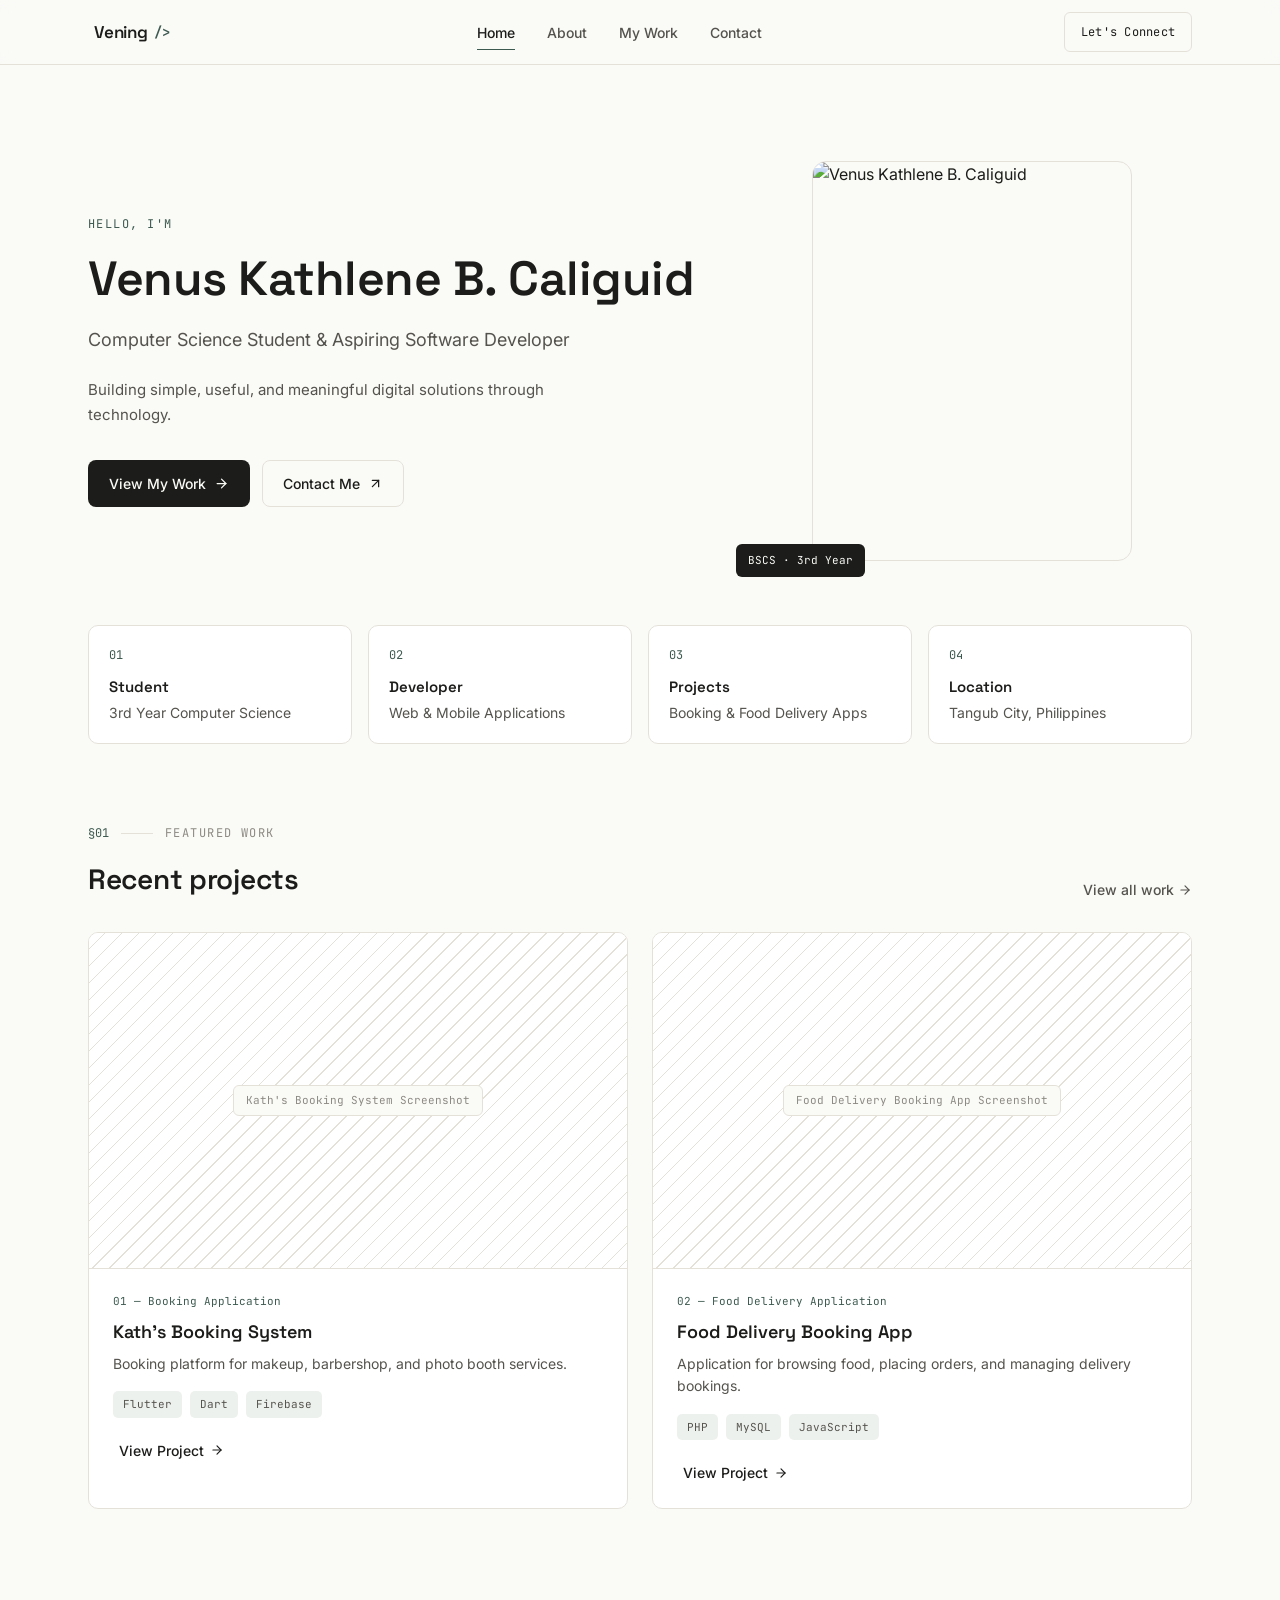
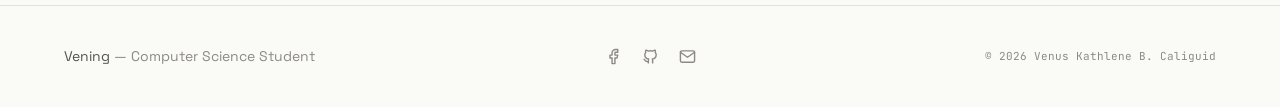
==== index.html @ 763d1053 "Add files via upload" ====
<!DOCTYPE html>
<html lang="en">
<head>
<meta charset="UTF-8" />
<meta name="viewport" content="width=device-width, initial-scale=1.0" />
<title>Vening — Venus Kathlene B. Caliguid</title>
<meta name="description" content="Portfolio of Venus Kathlene B. Caliguid (Vening), Computer Science student and aspiring software developer." />
<link rel="stylesheet" href="style.css" />
</head>
<body>

<!-- NAVBAR -->
<header class="navbar">
  <div class="container navbar-inner">
    <button class="logo" onclick="location.href='index.html'">Vening <span>/&gt;</span></button>

    <nav class="nav-links">
      <a href="index.html" class="nav-link active">Home</a>
      <a href="about.html" class="nav-link">About</a>
      <a href="work.html" class="nav-link">My Work</a>
      <a href="contact.html" class="nav-link">Contact</a>
    </nav>

    <a href="contact.html" class="connect-btn font-mono">Let's Connect</a>

    <button class="nav-toggle" aria-label="Toggle menu" aria-expanded="false">
      <svg class="icon-menu" viewBox="0 0 24 24" fill="none" stroke="currentColor" stroke-width="2" stroke-linecap="round"><line x1="3" y1="12" x2="21" y2="12"/><line x1="3" y1="6" x2="21" y2="6"/><line x1="3" y1="18" x2="21" y2="18"/></svg>
      <svg class="icon-close" viewBox="0 0 24 24" fill="none" stroke="currentColor" stroke-width="2" stroke-linecap="round" style="display:none"><line x1="18" y1="6" x2="6" y2="18"/><line x1="6" y1="6" x2="18" y2="18"/></svg>
    </button>
  </div>
  <div class="mobile-menu">
    <a href="index.html" class="nav-link active">Home</a>
    <a href="about.html" class="nav-link">About</a>
    <a href="work.html" class="nav-link">My Work</a>
    <a href="contact.html" class="nav-link">Contact</a>
    <a href="contact.html" class="connect-btn font-mono">Let's Connect</a>
  </div>
</header>

<main>
  <!-- HERO -->
  <section class="hero">
    <div class="container hero-grid">
      <div>
        <div class="hero-eyebrow fade">Hello, I'm</div>
        <h1 class="font-display fade fade-1">Venus Kathlene B. Caliguid</h1>
        <p class="hero-role fade fade-2">Computer Science Student &amp; Aspiring Software Developer</p>
        <p class="hero-desc fade fade-3">Building simple, useful, and meaningful digital solutions through technology.</p>
        <div class="hero-actions fade fade-4">
          <a href="work.html" class="btn btn-primary">
            View My Work
            <svg viewBox="0 0 24 24" fill="none" stroke="currentColor" stroke-width="2" stroke-linecap="round"><line x1="5" y1="12" x2="19" y2="12"/><polyline points="12 5 19 12 12 19"/></svg>
          </a>
          <a href="contact.html" class="btn btn-secondary">
            Contact Me
            <svg viewBox="0 0 24 24" fill="none" stroke="currentColor" stroke-width="2" stroke-linecap="round"><line x1="7" y1="17" x2="17" y2="7"/><polyline points="7 7 17 7 17 17"/></svg>
          </a>
        </div>
      </div>

      <div class="hero-photo-wrap fade fade-2">
        <div class="hero-photo">
          <img src="assets/profile-photo.png" alt="Venus Kathlene B. Caliguid" />
        </div>
        <div class="hero-badge font-mono">BSCS · 3rd Year</div>
      </div>
    </div>
  </section>

  <!-- QUICK INFO CARDS -->
  <section class="container">
    <div class="info-grid">
      <div class="info-card fade">
        <div class="idx font-mono">01</div>
        <h3 class="font-display">Student</h3>
        <p>3rd Year Computer Science</p>
      </div>
      <div class="info-card fade fade-1">
        <div class="idx font-mono">02</div>
        <h3 class="font-display">Developer</h3>
        <p>Web &amp; Mobile Applications</p>
      </div>
      <div class="info-card fade fade-2">
        <div class="idx font-mono">03</div>
        <h3 class="font-display">Projects</h3>
        <p>Booking &amp; Food Delivery Apps</p>
      </div>
      <div class="info-card fade fade-3">
        <div class="idx font-mono">04</div>
        <h3 class="font-display">Location</h3>
        <p>Tangub City, Philippines</p>
      </div>
    </div>
  </section>

  <!-- FEATURED WORK -->
  <section class="container">
    <div class="eyebrow">
      <span class="idx">§01</span><span class="rule"></span><span class="label">Featured Work</span>
    </div>
    <div class="section-head">
      <h2 class="font-display">Recent projects</h2>
      <a href="work.html" class="section-link">
        View all work
        <svg viewBox="0 0 24 24" fill="none" stroke="currentColor" stroke-width="2" stroke-linecap="round"><line x1="5" y1="12" x2="19" y2="12"/><polyline points="12 5 19 12 12 19"/></svg>
      </a>
    </div>

    <div class="project-grid">
      <!-- Project 1 -->
      <div class="project-card fade">
        <div class="placeholder ratio-16-10"><span>Kath's Booking System Screenshot</span></div>
        <div class="project-card-body">
          <div class="project-cat font-mono">01 — Booking Application</div>
          <h3 class="font-display">Kath's Booking System</h3>
          <p>Booking platform for makeup, barbershop, and photo booth services.</p>
          <div class="badge-row">
            <span class="badge">Flutter</span>
            <span class="badge">Dart</span>
            <span class="badge">Firebase</span>
          </div>
          <button class="view-link" data-open-project="kaths-booking">
            View Project
            <svg viewBox="0 0 24 24" fill="none" stroke="currentColor" stroke-width="2" stroke-linecap="round"><line x1="5" y1="12" x2="19" y2="12"/><polyline points="12 5 19 12 12 19"/></svg>
          </button>
        </div>
      </div>

      <!-- Project 2 -->
      <div class="project-card fade fade-1">
        <div class="placeholder ratio-16-10"><span>Food Delivery Booking App Screenshot</span></div>
        <div class="project-card-body">
          <div class="project-cat font-mono">02 — Food Delivery Application</div>
          <h3 class="font-display">Food Delivery Booking App</h3>
          <p>Application for browsing food, placing orders, and managing delivery bookings.</p>
          <div class="badge-row">
            <span class="badge">PHP</span>
            <span class="badge">MySQL</span>
            <span class="badge">JavaScript</span>
          </div>
          <button class="view-link" data-open-project="food-delivery">
            View Project
            <svg viewBox="0 0 24 24" fill="none" stroke="currentColor" stroke-width="2" stroke-linecap="round"><line x1="5" y1="12" x2="19" y2="12"/><polyline points="12 5 19 12 12 19"/></svg>
          </button>
        </div>
      </div>
    </div>
  </section>
</main>

<!-- FOOTER -->
<footer class="site-footer">
  <div class="container footer-inner">
    <a href="index.html" class="footer-name font-display">Vening <span>— Computer Science Student</span></a>
    <div class="footer-socials">
      <a href="https://www.facebook.com/venuskathlene.bagocaliguid" target="_blank" rel="noopener" aria-label="Facebook"><svg viewBox="0 0 24 24" fill="none" stroke="currentColor" stroke-width="2" stroke-linecap="round" stroke-linejoin="round"><path d="M18 2h-3a5 5 0 0 0-5 5v3H7v4h3v8h4v-8h3l1-4h-4V7a1 1 0 0 1 1-1h3z"/></svg></a>
      <a href="https://github.com/venuskathlene" target="_blank" rel="noopener" aria-label="GitHub"><svg viewBox="0 0 24 24" fill="none" stroke="currentColor" stroke-width="2" stroke-linecap="round" stroke-linejoin="round"><path d="M9 19c-4.3 1.4-4.3-2.5-6-3m12 5v-3.5c0-1 .1-1.4-.5-2 2.8-.3 5.5-1.4 5.5-6a4.6 4.6 0 0 0-1.3-3.2 4.2 4.2 0 0 0-.1-3.2s-1.1-.3-3.5 1.3a12.3 12.3 0 0 0-6.2 0C6.5 2.8 5.4 3.1 5.4 3.1a4.2 4.2 0 0 0-.1 3.2A4.6 4.6 0 0 0 4 9.5c0 4.6 2.7 5.7 5.5 6-.6.6-.6 1.2-.5 2V21"/></svg></a>
      <a href="mailto:venuskathlenecaliguid@gmail.com" aria-label="Email"><svg viewBox="0 0 24 24" fill="none" stroke="currentColor" stroke-width="2" stroke-linecap="round" stroke-linejoin="round"><rect x="2" y="4" width="20" height="16" rx="2"/><path d="m22 6-10 7L2 6"/></svg></a>
    </div>
    <span class="footer-copy">© 2026 Venus Kathlene B. Caliguid</span>
  </div>
</footer>

<!-- PROJECT MODAL -->
<div class="modal-overlay" id="project-modal">
  <div class="modal-box fade">
    <div class="modal-head">
      <span class="tag-idx font-mono" data-field="tag">Project 01</span>
      <button class="modal-close" aria-label="Close project details">
        <svg viewBox="0 0 24 24" fill="none" stroke="currentColor" stroke-width="2" stroke-linecap="round"><line x1="18" y1="6" x2="6" y2="18"/><line x1="6" y1="6" x2="18" y2="18"/></svg>
      </button>
    </div>
    <div class="modal-body">
      <div class="placeholder ratio-16-9"><span data-field="screenshot-label">Project Screenshot</span></div>
      <div class="modal-cat font-mono" data-field="category">Category</div>
      <h2 class="font-display" data-field="title">Project Title</h2>
      <p class="modal-desc" data-field="description">Description</p>
      <div class="modal-cols">
        <div>
          <h4 class="font-mono">Features</h4>
          <ul class="feature-list" data-field="features"></ul>
        </div>
        <div>
          <h4 class="font-mono">Technologies</h4>
          <div class="badge-row" data-field="tech"></div>
        </div>
      </div>
      <div class="modal-footer">
        <p class="modal-links-note font-mono">GitHub and live demo links have not been provided yet.</p>
        <span class="btn btn-secondary">
          <svg viewBox="0 0 24 24" fill="none" stroke="currentColor" stroke-width="2" stroke-linecap="round" stroke-linejoin="round"><path d="M9 19c-4.3 1.4-4.3-2.5-6-3m12 5v-3.5c0-1 .1-1.4-.5-2 2.8-.3 5.5-1.4 5.5-6a4.6 4.6 0 0 0-1.3-3.2 4.2 4.2 0 0 0-.1-3.2s-1.1-.3-3.5 1.3a12.3 12.3 0 0 0-6.2 0C6.5 2.8 5.4 3.1 5.4 3.1a4.2 4.2 0 0 0-.1 3.2A4.6 4.6 0 0 0 4 9.5c0 4.6 2.7 5.7 5.5 6-.6.6-.6 1.2-.5 2V21"/></svg>
          GitHub — coming soon
        </span>
        <span class="btn btn-secondary">
          <svg viewBox="0 0 24 24" fill="none" stroke="currentColor" stroke-width="2" stroke-linecap="round" stroke-linejoin="round"><path d="M18 13v6a2 2 0 0 1-2 2H5a2 2 0 0 1-2-2V8a2 2 0 0 1 2-2h6"/><polyline points="15 3 21 3 21 9"/><line x1="10" y1="14" x2="21" y2="3"/></svg>
          Live Demo — coming soon
        </span>
      </div>
    </div>
  </div>
</div>

<script src="script.js"></script>
</body>
</html>
---- style.css ----
@import url('https://fonts.googleapis.com/css2?family=Space+Grotesk:wght@400;500;600;700&family=Inter:wght@400;500;600&family=JetBrains+Mono:wght@400;500&display=swap');

:root {
  --bg: #FAFAF7;
  --surface: #FFFFFF;
  --ink: #1C1C1A;
  --ink-soft: #55534D;
  --ink-faint: #8C8A82;
  --line: #E4E1D9;
  --accent: #3D5A50;
  --accent-soft: #EDF1EE;
  --radius: 10px;
}

* { box-sizing: border-box; }

html { scroll-behavior: smooth; }

body {
  margin: 0;
  font-family: 'Inter', sans-serif;
  background: var(--bg);
  color: var(--ink);
  line-height: 1.5;
  -webkit-font-smoothing: antialiased;
}

::selection { background: var(--accent); color: #fff; }

a { color: inherit; text-decoration: none; }
ul { list-style: none; margin: 0; padding: 0; }
img { max-width: 100%; display: block; }
button { font-family: inherit; cursor: pointer; }

.font-display { font-family: 'Space Grotesk', sans-serif; }
.font-mono { font-family: 'JetBrains Mono', monospace; }

.container {
  max-width: 1152px;
  margin: 0 auto;
  padding: 0 24px;
}

/* ---------- Focus states ---------- */
a:focus-visible,
button:focus-visible,
input:focus-visible,
textarea:focus-visible {
  outline: 2px solid var(--accent);
  outline-offset: 2px;
}

/* ---------- Fade-up animation ---------- */
@keyframes fadeUp {
  from { opacity: 0; transform: translateY(14px); }
  to { opacity: 1; transform: translateY(0); }
}
.fade { animation: fadeUp .55s cubic-bezier(.22,.61,.36,1) both; }
.fade-1 { animation-delay: .04s; }
.fade-2 { animation-delay: .1s; }
.fade-3 { animation-delay: .16s; }
.fade-4 { animation-delay: .22s; }

@media (prefers-reduced-motion: reduce) {
  .fade { animation: none !important; }
  html { scroll-behavior: auto; }
}

/* ---------- Navbar ---------- */
.navbar {
  position: sticky;
  top: 0;
  z-index: 40;
  background: rgba(250, 250, 247, 0.85);
  backdrop-filter: blur(8px);
  border-bottom: 1px solid var(--line);
}
.navbar-inner {
  height: 64px;
  display: flex;
  align-items: center;
  justify-content: space-between;
}
.logo {
  font-family: 'Space Grotesk', sans-serif;
  font-weight: 600;
  font-size: 17px;
  letter-spacing: -0.01em;
  display: flex;
  align-items: center;
  gap: 6px;
  background: none;
  border: none;
  color: var(--ink);
}
.logo span { color: var(--accent); font-family: 'JetBrains Mono', monospace; font-size: 14px; }

.nav-links {
  display: flex;
  align-items: center;
  gap: 32px;
}
.nav-link {
  position: relative;
  font-size: 14px;
  font-weight: 500;
  color: var(--ink-soft);
  background: none;
  border: none;
  padding: 4px 0;
  transition: color .2s;
}
.nav-link::after {
  content: "";
  position: absolute;
  left: 0; right: 0; bottom: -3px;
  height: 1px;
  background: var(--accent);
  transform: scaleX(0);
  transform-origin: left;
  transition: transform .25s ease;
}
.nav-link:hover { color: var(--ink); }
.nav-link:hover::after,
.nav-link.active::after { transform: scaleX(1); }
.nav-link.active { color: var(--ink); }

.connect-btn {
  font-family: 'JetBrains Mono', monospace;
  font-size: 12px;
  letter-spacing: .02em;
  border: 1px solid var(--line);
  background: var(--bg);
  border-radius: 6px;
  padding: 10px 16px;
  color: var(--ink);
  transition: border-color .2s, color .2s;
}
.connect-btn:hover { border-color: var(--accent); color: var(--accent); }

.nav-toggle {
  display: none;
  background: none;
  border: none;
  padding: 8px;
  color: var(--ink);
}
.nav-toggle svg { width: 20px; height: 20px; }

.mobile-menu {
  display: none;
  border-top: 1px solid var(--line);
  padding: 16px 24px;
  flex-direction: column;
  gap: 4px;
  background: var(--bg);
}
.mobile-menu.open { display: flex; }
.mobile-menu .nav-link {
  text-align: left;
  padding: 10px 0;
  font-size: 15px;
}
.mobile-menu .connect-btn {
  align-self: flex-start;
  margin-top: 8px;
}

@media (max-width: 767px) {
  .nav-links, .navbar-inner .connect-btn { display: none; }
  .nav-toggle { display: block; }
}

/* ---------- Buttons ---------- */
.btn {
  display: inline-flex;
  align-items: center;
  gap: 8px;
  font-size: 14px;
  font-weight: 500;
  padding: 12px 20px;
  border-radius: 8px;
  border: 1px solid transparent;
  transition: transform .2s, border-color .2s, color .2s;
}
.btn svg { width: 15px; height: 15px; transition: transform .2s; }
.btn-primary {
  background: var(--ink);
  color: var(--bg);
}
.btn-primary:hover { transform: translateY(-2px); }
.btn-primary:hover svg { transform: translateX(2px); }
.btn-secondary {
  background: transparent;
  border-color: var(--line);
  color: var(--ink);
}
.btn-secondary:hover { border-color: var(--accent); color: var(--accent); }
.btn-secondary:hover svg { transform: translate(2px, -2px); }

/* ---------- Tags / badges ---------- */
.tag {
  font-family: 'JetBrains Mono', monospace;
  font-size: 11px;
  letter-spacing: .02em;
  color: var(--ink-soft);
  border: 1px solid var(--line);
  border-radius: 999px;
  padding: 5px 12px;
  background: var(--surface);
  display: inline-block;
}
.badge {
  font-family: 'JetBrains Mono', monospace;
  font-size: 11px;
  color: var(--ink-soft);
  background: var(--accent-soft);
  border-radius: 5px;
  padding: 5px 10px;
  display: inline-block;
}

/* ---------- Section eyebrow ---------- */
.eyebrow {
  display: flex;
  align-items: center;
  gap: 12px;
  margin-bottom: 16px;
}
.eyebrow .idx { font-family: 'JetBrains Mono', monospace; font-size: 12px; color: var(--accent); }
.eyebrow .rule { height: 1px; width: 32px; background: var(--line); }
.eyebrow .label { font-family: 'JetBrains Mono', monospace; font-size: 12px; letter-spacing: .12em; text-transform: uppercase; color: var(--ink-faint); }

/* ---------- Placeholder blocks ---------- */
.placeholder {
  width: 100%;
  border-radius: 8px;
  border: 1px solid var(--line);
  background-color: var(--surface);
  background-image: repeating-linear-gradient(135deg, transparent, transparent 11px, var(--line) 11px, var(--line) 12px);
  display: flex;
  align-items: center;
  justify-content: center;
  overflow: hidden;
  position: relative;
}
.placeholder span {
  font-family: 'JetBrains Mono', monospace;
  font-size: 11px;
  color: var(--ink-faint);
  background: var(--bg);
  border: 1px solid var(--line);
  padding: 6px 12px;
  border-radius: 6px;
}
.ratio-4-3 { aspect-ratio: 4/3; }
.ratio-16-10 { aspect-ratio: 16/10; }
.ratio-16-9 { aspect-ratio: 16/9; }
.ratio-16-11 { aspect-ratio: 16/11; }
.ratio-4-5 { aspect-ratio: 4/5; }

/* ================= HERO / HOME ================= */
.hero {
  padding: 96px 0 64px;
}
.hero-grid {
  display: grid;
  grid-template-columns: 1.4fr 1fr;
  gap: 48px;
  align-items: center;
}
.hero-eyebrow {
  font-family: 'JetBrains Mono', monospace;
  font-size: 12px;
  letter-spacing: .12em;
  text-transform: uppercase;
  color: var(--accent);
  margin-bottom: 20px;
}
.hero h1 {
  font-family: 'Space Grotesk', sans-serif;
  font-weight: 600;
  font-size: 48px;
  line-height: 1.1;
  letter-spacing: -0.01em;
  margin: 0 0 20px;
}
.hero-role {
  font-size: 18px;
  color: var(--ink-soft);
  margin: 0 0 24px;
}
.hero-desc {
  font-size: 15px;
  color: var(--ink-soft);
  line-height: 1.7;
  max-width: 480px;
  margin: 0 0 32px;
}
.hero-actions { display: flex; flex-wrap: wrap; gap: 12px; }

.hero-photo-wrap { position: relative; }
.hero-photo {
  max-width: 320px;
  margin: 0 auto;
  border-radius: 14px;
  overflow: hidden;
  border: 1px solid var(--line);
}
.hero-photo img { width: 100%; height: 100%; object-fit: cover; aspect-ratio: 4/5; }
.hero-badge {
  position: absolute;
  bottom: -16px;
  left: -16px;
  font-family: 'JetBrains Mono', monospace;
  font-size: 11px;
  background: var(--ink);
  color: var(--bg);
  padding: 8px 12px;
  border-radius: 6px;
}

@media (max-width: 767px) {
  .hero-grid { grid-template-columns: 1fr; }
  .hero { padding: 48px 0 40px; }
  .hero h1 { font-size: 34px; }
  .hero-badge { display: none; }
}

/* ---------- Info cards ---------- */
.info-grid {
  display: grid;
  grid-template-columns: repeat(4, 1fr);
  gap: 16px;
  margin-bottom: 80px;
}
.info-card {
  border: 1px solid var(--line);
  border-radius: 10px;
  padding: 20px;
  background: var(--surface);
  transition: border-color .2s;
}
.info-card:hover { border-color: var(--accent); }
.info-card .idx { font-family: 'JetBrains Mono', monospace; font-size: 12px; color: var(--accent); margin-bottom: 12px; }
.info-card h3 { font-family: 'Space Grotesk', sans-serif; font-weight: 600; font-size: 15px; margin: 0 0 4px; }
.info-card p { font-size: 14px; color: var(--ink-soft); margin: 0; }

@media (max-width: 767px) {
  .info-grid { grid-template-columns: repeat(2, 1fr); }
}

/* ---------- Section heading row ---------- */
.section-head {
  display: flex;
  align-items: flex-end;
  justify-content: space-between;
  gap: 16px;
  flex-wrap: wrap;
  margin-bottom: 32px;
}
.section-head h2 {
  font-family: 'Space Grotesk', sans-serif;
  font-weight: 600;
  font-size: 28px;
  letter-spacing: -0.01em;
  margin: 0;
}
.section-link {
  font-size: 14px;
  font-weight: 500;
  color: var(--ink-soft);
  background: none;
  border: none;
  display: inline-flex;
  align-items: center;
  gap: 4px;
}
.section-link:hover { color: var(--ink); }
.section-link svg { width: 14px; height: 14px; }

/* ---------- Featured project cards (Home) ---------- */
.project-grid {
  display: grid;
  grid-template-columns: 1fr 1fr;
  gap: 24px;
  margin-bottom: 96px;
}
.project-card {
  border: 1px solid var(--line);
  border-radius: 10px;
  overflow: hidden;
  background: var(--surface);
  transition: transform .3s, box-shadow .3s, border-color .2s;
}
.project-card:hover {
  transform: translateY(-4px);
  box-shadow: 0 10px 30px -15px rgba(0,0,0,0.15);
}
.project-card .placeholder { border-radius: 0; border-width: 0 0 1px 0; }
.project-card-body { padding: 24px; }
.project-cat { font-family: 'JetBrains Mono', monospace; font-size: 11px; color: var(--accent); margin-bottom: 8px; }
.project-card h3 { font-family: 'Space Grotesk', sans-serif; font-weight: 600; font-size: 18px; margin: 0 0 8px; }
.project-card p { font-size: 14px; color: var(--ink-soft); line-height: 1.6; margin: 0 0 16px; }
.badge-row { display: flex; flex-wrap: wrap; gap: 8px; margin-bottom: 20px; }
.view-link {
  display: inline-flex;
  align-items: center;
  gap: 6px;
  font-size: 14px;
  font-weight: 500;
  background: none;
  border: none;
  color: var(--ink);
}
.view-link svg { width: 14px; height: 14px; transition: transform .2s; }
.view-link:hover svg { transform: translateX(3px); }

@media (max-width: 767px) {
  .project-grid { grid-template-columns: 1fr; }
}

/* ================= PAGE HEADER (shared) ================= */
.page-head { padding: 56px 0 40px; }
.page-head h1 {
  font-family: 'Space Grotesk', sans-serif;
  font-weight: 600;
  font-size: 34px;
  letter-spacing: -0.01em;
  margin: 0 0 12px;
}
.page-lead {
  font-size: 15px;
  color: var(--ink-soft);
  max-width: 480px;
  margin: 0;
}

/* ================= ABOUT PAGE ================= */
.about-grid {
  display: grid;
  grid-template-columns: 1.3fr 1fr;
  gap: 56px;
  padding-bottom: 96px;
}
.about-intro {
  font-size: 15px;
  color: var(--ink-soft);
  line-height: 1.75;
  max-width: 560px;
  margin: 0 0 56px;
}
.about-grid h2 {
  font-family: 'Space Grotesk', sans-serif;
  font-weight: 600;
  font-size: 18px;
  margin: 0 0 24px;
}

.timeline {
  position: relative;
  padding-left: 24px;
  border-left: 1px solid var(--line);
  margin-bottom: 56px;
}
.timeline-item { position: relative; margin-bottom: 40px; }
.timeline-item:last-child { margin-bottom: 0; }
.timeline-dot {
  position: absolute;
  left: -29px;
  top: 4px;
  width: 10px;
  height: 10px;
  border-radius: 50%;
  background: var(--accent);
  box-shadow: 0 0 0 4px var(--bg);
}
.timeline-year { font-family: 'JetBrains Mono', monospace; font-size: 12px; color: var(--accent); margin-bottom: 4px; }
.timeline-school { font-family: 'Space Grotesk', sans-serif; font-weight: 600; font-size: 15px; }
.timeline-program { font-size: 14px; color: var(--ink-soft); }
.timeline-note { font-size: 12px; color: var(--ink-faint); margin-top: 2px; }

.goal-box {
  border: 1px solid var(--line);
  border-radius: 10px;
  padding: 24px;
  background: var(--surface);
}
.goal-box h2 { margin-bottom: 12px; }
.goal-box p { font-size: 14px; color: var(--ink-soft); line-height: 1.7; margin: 0; }

.tag-row { display: flex; flex-wrap: wrap; gap: 8px; }

.interest-list { display: flex; flex-direction: column; gap: 10px; }
.interest-list li {
  display: flex;
  align-items: flex-start;
  gap: 10px;
  font-size: 14px;
  color: var(--ink-soft);
}
.interest-dot {
  margin-top: 6px;
  width: 4px; height: 4px;
  border-radius: 50%;
  background: var(--accent);
  flex-shrink: 0;
}

.facts-box {
  border: 1px solid var(--line);
  border-radius: 10px;
  padding: 20px;
  background: var(--surface);
}
.facts-box h2 {
  font-size: 12px;
  text-transform: uppercase;
  letter-spacing: .08em;
  color: var(--ink-faint);
  margin-bottom: 12px;
}
.facts-box dl { margin: 0; }
.fact-row { display: flex; justify-content: space-between; font-size: 14px; padding: 5px 0; }
.fact-row dt { color: var(--ink-faint); }
.fact-row dd { margin: 0; }

.about-side { display: flex; flex-direction: column; gap: 48px; }

@media (max-width: 767px) {
  .about-grid { grid-template-columns: 1fr; }
}

/* ================= WORK PAGE ================= */
.work-block {
  display: grid;
  grid-template-columns: 1fr 1fr;
  gap: 40px;
  align-items: center;
  padding: 56px 0;
  border-bottom: 1px solid var(--line);
}
.work-block:last-of-type { border-bottom: none; }
.work-block.reverse .work-media { order: 2; }
.work-block.reverse .work-text { order: 1; }
.work-tag { font-family: 'JetBrains Mono', monospace; font-size: 12px; color: var(--accent); margin-bottom: 12px; }
.work-text h3 { font-family: 'Space Grotesk', sans-serif; font-weight: 600; font-size: 24px; margin: 0 0 12px; }
.work-text p { font-size: 14px; color: var(--ink-soft); line-height: 1.7; margin: 0 0 20px; }
.work-sublabel { font-family: 'JetBrains Mono', monospace; font-size: 11px; text-transform: uppercase; letter-spacing: .08em; color: var(--ink-faint); margin-bottom: 8px; }
.work-actions { display: flex; flex-wrap: wrap; gap: 12px; margin-top: 4px; }

@media (max-width: 767px) {
  .work-block, .work-block.reverse { grid-template-columns: 1fr; }
  .work-block.reverse .work-media,
  .work-block.reverse .work-text { order: initial; }
}

.stack-section { margin-top: 80px; padding-bottom: 96px; }
.stack-section h2 { font-family: 'Space Grotesk', sans-serif; font-weight: 600; font-size: 18px; margin: 0 0 24px; }
.stack-row { display: flex; flex-wrap: wrap; gap: 10px; }
.stack-chip {
  font-family: 'JetBrains Mono', monospace;
  font-size: 12px;
  color: var(--ink-soft);
  border: 1px solid var(--line);
  border-radius: 6px;
  padding: 8px 12px;
  background: var(--surface);
  transition: border-color .2s, color .2s;
}
.stack-chip:hover { border-color: var(--accent); color: var(--accent); }

/* ================= MODAL ================= */
.modal-overlay {
  position: fixed;
  inset: 0;
  background: rgba(28,28,26,0.5);
  z-index: 50;
  display: none;
  align-items: flex-start;
  justify-content: center;
  padding: 16px;
  overflow-y: auto;
}
.modal-overlay.open { display: flex; }
.modal-box {
  background: var(--bg);
  max-width: 640px;
  width: 100%;
  border-radius: 12px;
  border: 1px solid var(--line);
  margin: 32px 0;
}
.modal-head {
  display: flex;
  align-items: center;
  justify-content: space-between;
  padding: 16px 24px;
  border-bottom: 1px solid var(--line);
}
.modal-head .tag-idx { font-family: 'JetBrains Mono', monospace; font-size: 12px; color: var(--accent); }
.modal-close { background: none; border: none; padding: 6px; border-radius: 6px; color: var(--ink); }
.modal-close:hover { background: var(--accent-soft); }
.modal-close svg { width: 18px; height: 18px; }
.modal-body { padding: 24px; }
.modal-body .placeholder { margin-bottom: 24px; }
.modal-cat { font-family: 'JetBrains Mono', monospace; font-size: 11px; text-transform: uppercase; letter-spacing: .06em; color: var(--ink-faint); margin-bottom: 4px; }
.modal-body h2 { font-family: 'Space Grotesk', sans-serif; font-weight: 600; font-size: 24px; margin: 0 0 16px; }
.modal-desc { font-size: 14px; color: var(--ink-soft); line-height: 1.7; margin: 0 0 24px; }
.modal-cols { display: grid; grid-template-columns: 1fr 1fr; gap: 24px; margin-bottom: 24px; }
.modal-cols h4 { font-family: 'JetBrains Mono', monospace; font-size: 11px; text-transform: uppercase; letter-spacing: .06em; color: var(--ink-faint); margin: 0 0 8px; }
.feature-list { display: flex; flex-direction: column; gap: 6px; }
.feature-list li { display: flex; align-items: flex-start; gap: 8px; font-size: 14px; color: var(--ink-soft); }
.feature-dot { margin-top: 6px; width: 4px; height: 4px; border-radius: 50%; background: var(--accent); flex-shrink: 0; }
.modal-links-note { font-family: 'JetBrains Mono', monospace; font-size: 12px; color: var(--ink-faint); width: 100%; margin: 12px 0; }
.modal-footer { display: flex; flex-wrap: wrap; gap: 12px; padding-top: 12px; border-top: 1px solid var(--line); }

@media (max-width: 600px) {
  .modal-cols { grid-template-columns: 1fr; }
}

/* ================= CONTACT PAGE ================= */
.contact-grid {
  display: grid;
  grid-template-columns: 1fr 1.3fr;
  gap: 56px;
  padding-bottom: 64px;
}
.contact-cards { display: flex; flex-direction: column; gap: 16px; }
.contact-card {
  display: flex;
  align-items: flex-start;
  gap: 16px;
  border: 1px solid var(--line);
  border-radius: 10px;
  padding: 20px;
  background: var(--surface);
  transition: border-color .2s;
}
.contact-card:hover { border-color: var(--accent); }
.contact-icon {
  width: 36px; height: 36px;
  border-radius: 8px;
  background: var(--accent-soft);
  display: flex; align-items: center; justify-content: center;
  flex-shrink: 0;
}
.contact-icon svg { width: 16px; height: 16px; color: var(--accent); }
.contact-label { font-family: 'JetBrains Mono', monospace; font-size: 11px; text-transform: uppercase; letter-spacing: .06em; color: var(--ink-faint); margin-bottom: 4px; }
.contact-value { font-size: 14px; }
.contact-value.placeholder-text { color: var(--ink-faint); font-style: italic; }
.contact-value a {
  color: var(--ink);
  text-decoration: underline;
  text-decoration-color: var(--line);
  text-underline-offset: 3px;
  transition: color .2s, text-decoration-color .2s;
}
.contact-value a:hover {
  color: var(--accent);
  text-decoration-color: var(--accent);
}

.contact-form {
  border: 1px solid var(--line);
  border-radius: 10px;
  padding: 32px;
  background: var(--surface);
}
.form-row { display: grid; grid-template-columns: 1fr 1fr; gap: 20px; margin-bottom: 20px; }
.field { margin-bottom: 20px; }
.field label {
  display: block;
  font-family: 'JetBrains Mono', monospace;
  font-size: 11px;
  text-transform: uppercase;
  letter-spacing: .06em;
  color: var(--ink-faint);
  margin-bottom: 8px;
}
.field input, .field textarea {
  width: 100%;
  background: var(--bg);
  border: 1px solid var(--line);
  border-radius: 8px;
  padding: 12px 14px;
  font-size: 14px;
  font-family: 'Inter', sans-serif;
  color: var(--ink);
  transition: border-color .2s;
}
.field input::placeholder, .field textarea::placeholder { color: var(--ink-faint); }
.field input:focus, .field textarea:focus {
  outline: none;
  border-color: var(--accent);
  box-shadow: 0 0 0 1px var(--accent);
}
.field textarea { resize: vertical; min-height: 120px; }
.field-error { font-size: 12px; color: #C0392B; margin: 6px 0 0; }

.form-note {
  font-family: 'JetBrains Mono', monospace;
  font-size: 12px;
  color: var(--ink-faint);
  margin-top: 16px;
}
.form-status {
  border: 1px solid var(--accent);
  background: var(--accent-soft);
  border-radius: 8px;
  padding: 12px 16px;
  font-size: 13px;
  font-family: 'JetBrains Mono', monospace;
  color: var(--accent);
  margin-bottom: 24px;
  display: none;
}
.form-status.show { display: block; }

.social-row {
  display: flex;
  align-items: center;
  justify-content: center;
  gap: 32px;
  padding-top: 40px;
  margin-top: 24px;
  border-top: 1px solid var(--line);
}
.social-row a {
  display: flex;
  align-items: center;
  gap: 8px;
  font-size: 14px;
  color: var(--ink-soft);
  transition: color .2s;
}
.social-row a:hover { color: var(--accent); }
.social-row svg { width: 16px; height: 16px; }

@media (max-width: 767px) {
  .contact-grid { grid-template-columns: 1fr; }
  .form-row { grid-template-columns: 1fr; }
}

/* ================= FOOTER ================= */
.site-footer {
  border-top: 1px solid var(--line);
  margin-top: 96px;
}
.footer-inner {
  padding: 40px 0;
  display: flex;
  align-items: center;
  justify-content: space-between;
  gap: 16px;
  flex-wrap: wrap;
}
.footer-name {
  font-family: 'Space Grotesk', sans-serif;
  font-size: 14px;
  color: var(--ink-soft);
  background: none;
  border: none;
}
.footer-name span { color: var(--ink-faint); }
.footer-socials { display: flex; align-items: center; gap: 20px; }
.footer-socials a { color: var(--ink-faint); transition: color .2s; }
.footer-socials a:hover { color: var(--accent); }
.footer-socials svg { width: 17px; height: 17px; }
.footer-copy { font-family: 'JetBrains Mono', monospace; font-size: 11px; color: var(--ink-faint); }

/* Icon base */
svg { display: block; }
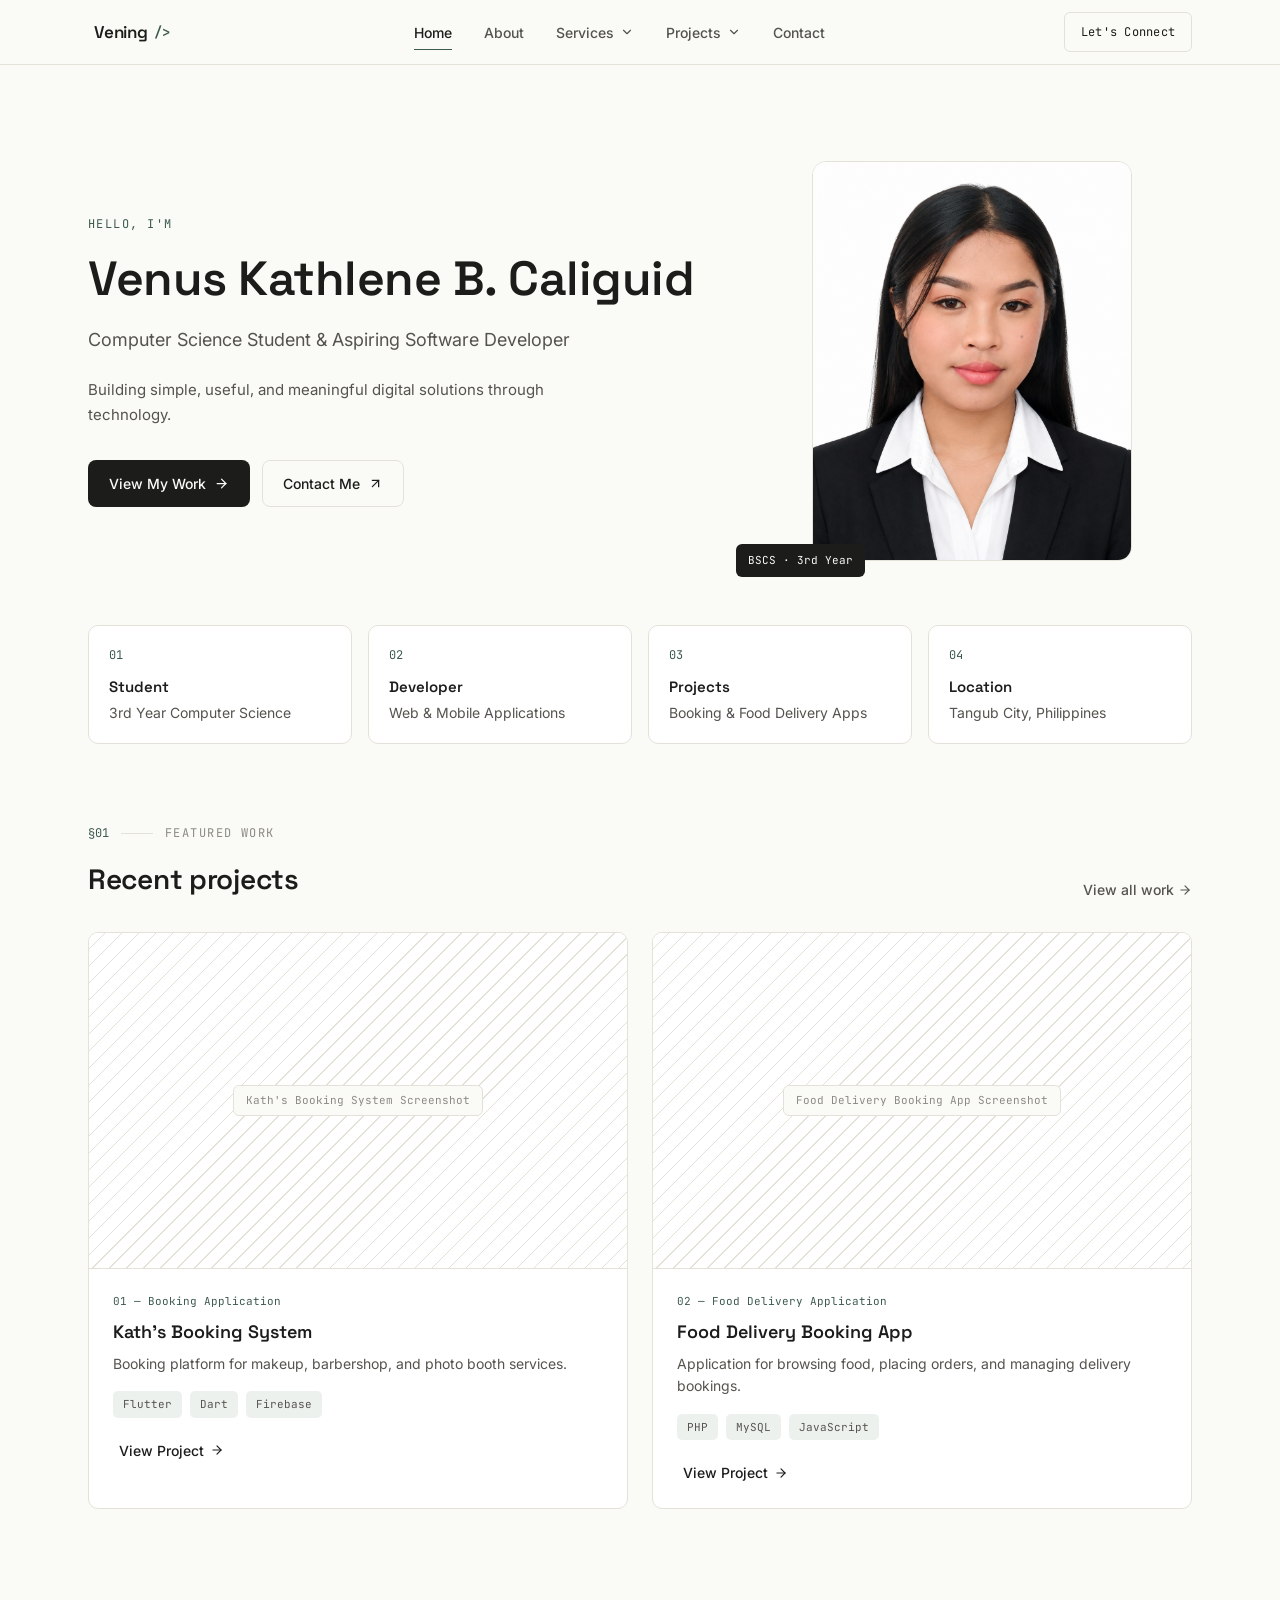
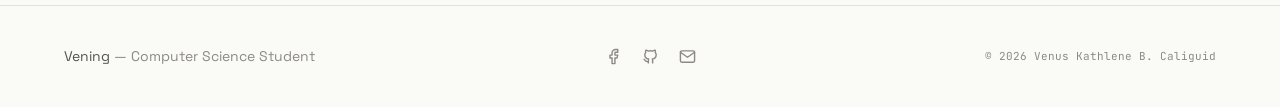
==== commit acd13fb7: "Add files via upload" ====
--- a/index.html
+++ b/index.html
@@ -17,7 +17,27 @@
     <nav class="nav-links">
       <a href="index.html" class="nav-link active">Home</a>
       <a href="about.html" class="nav-link">About</a>
-      <a href="work.html" class="nav-link">My Work</a>
+      <div class="nav-dropdown">
+        <button class="nav-link nav-dropdown-toggle" type="button" aria-expanded="false">
+          Services
+          <svg class="dropdown-caret" viewBox="0 0 24 24" fill="none" stroke="currentColor" stroke-width="2" stroke-linecap="round" stroke-linejoin="round"><path d="m6 9 6 6 6-6"/></svg>
+        </button>
+        <div class="dropdown-menu">
+          <a href="service-web-development.html" class="dropdown-item">Web Development</a>
+          <a href="service-mobile-development.html" class="dropdown-item">Mobile Development</a>
+          <a href="service-graphic-design.html" class="dropdown-item">Graphic Design</a>
+        </div>
+      </div>
+      <div class="nav-dropdown">
+        <button class="nav-link nav-dropdown-toggle" type="button" aria-expanded="false">
+          Projects
+          <svg class="dropdown-caret" viewBox="0 0 24 24" fill="none" stroke="currentColor" stroke-width="2" stroke-linecap="round" stroke-linejoin="round"><path d="m6 9 6 6 6-6"/></svg>
+        </button>
+        <div class="dropdown-menu">
+          <a href="work.html" class="dropdown-item">Web Development</a>
+          <a href="work.html" class="dropdown-item">Mobile Development</a>
+        </div>
+      </div>
       <a href="contact.html" class="nav-link">Contact</a>
     </nav>
 
@@ -31,7 +51,27 @@
   <div class="mobile-menu">
     <a href="index.html" class="nav-link active">Home</a>
     <a href="about.html" class="nav-link">About</a>
-    <a href="work.html" class="nav-link">My Work</a>
+    <div class="mobile-dropdown">
+      <button class="nav-link mobile-dropdown-toggle" type="button" aria-expanded="false">
+        Services
+        <svg class="dropdown-caret" viewBox="0 0 24 24" fill="none" stroke="currentColor" stroke-width="2" stroke-linecap="round" stroke-linejoin="round"><path d="m6 9 6 6 6-6"/></svg>
+      </button>
+      <div class="mobile-dropdown-menu">
+        <span class="dropdown-item">Web Development</span>
+        <span class="dropdown-item">Mobile Development</span>
+        <span class="dropdown-item">Graphic Design</span>
+      </div>
+    </div>
+    <div class="mobile-dropdown">
+      <button class="nav-link mobile-dropdown-toggle" type="button" aria-expanded="false">
+        Projects
+        <svg class="dropdown-caret" viewBox="0 0 24 24" fill="none" stroke="currentColor" stroke-width="2" stroke-linecap="round" stroke-linejoin="round"><path d="m6 9 6 6 6-6"/></svg>
+      </button>
+      <div class="mobile-dropdown-menu">
+        <a href="work.html" class="dropdown-item">Web Development</a>
+        <a href="work.html" class="dropdown-item">Mobile Development</a>
+      </div>
+    </div>
     <a href="contact.html" class="nav-link">Contact</a>
     <a href="contact.html" class="connect-btn font-mono">Let's Connect</a>
   </div>
--- a/style.css
+++ b/style.css
@@ -100,6 +100,9 @@
   align-items: center;
   gap: 32px;
 }
+.nav-dropdown {
+  position: relative;
+}
 .nav-link {
   position: relative;
   font-size: 14px;
@@ -109,6 +112,21 @@
   border: none;
   padding: 4px 0;
   transition: color .2s;
+}
+.nav-dropdown-toggle {
+  display: inline-flex;
+  align-items: center;
+  gap: 6px;
+  cursor: pointer;
+}
+.dropdown-caret {
+  width: 14px;
+  height: 14px;
+  transition: transform .2s ease;
+}
+.nav-dropdown.open .dropdown-caret,
+.mobile-dropdown.open .dropdown-caret {
+  transform: rotate(180deg);
 }
 .nav-link::after {
   content: "";
@@ -122,8 +140,74 @@
 }
 .nav-link:hover { color: var(--ink); }
 .nav-link:hover::after,
-.nav-link.active::after { transform: scaleX(1); }
+.nav-link.active::after,
+.nav-dropdown.open > .nav-dropdown-toggle::after,
+.mobile-dropdown.open > .mobile-dropdown-toggle::after { transform: scaleX(1); }
 .nav-link.active { color: var(--ink); }
+
+.dropdown-menu,
+.mobile-dropdown-menu {
+  position: absolute;
+  top: calc(100% + 14px);
+  left: 0;
+  min-width: 210px;
+  display: none;
+  flex-direction: column;
+  gap: 6px;
+  padding: 10px;
+  background: var(--surface);
+  border: 1px solid var(--line);
+  border-radius: 10px;
+  box-shadow: 0 18px 40px -24px rgba(28, 28, 26, 0.26);
+  z-index: 50;
+}
+.nav-dropdown.open .dropdown-menu,
+.mobile-dropdown.open .mobile-dropdown-menu {
+  display: flex;
+}
+.dropdown-item {
+  display: block;
+  padding: 10px 12px;
+  border-radius: 8px;
+  font-size: 14px;
+  color: var(--ink-soft);
+  transition: background .2s ease, color .2s ease;
+}
+.dropdown-item:hover {
+  background: var(--accent-soft);
+  color: var(--ink);
+}
+.dropdown-description {
+  margin: 6px 10px 0;
+  padding-top: 8px;
+  border-top: 1px solid var(--line);
+  font-size: 12px;
+  line-height: 1.6;
+  color: var(--ink-soft);
+}
+
+.service-box {
+  border: 1px solid var(--line);
+  border-radius: 10px;
+  background: var(--surface);
+  padding: 32px;
+  max-width: 860px;
+  margin: 0 auto 80px;
+}
+.service-box p {
+  font-size: 15px;
+  line-height: 1.75;
+  color: var(--ink-soft);
+  margin: 0 0 20px;
+}
+.service-list {
+  margin: 0;
+  padding-left: 22px;
+  color: var(--ink-soft);
+  font-size: 15px;
+  line-height: 1.9;
+}
+.service-list li + li { margin-top: 8px; }
 
 .connect-btn {
   font-family: 'JetBrains Mono', monospace;
@@ -164,6 +248,28 @@
 .mobile-menu .connect-btn {
   align-self: flex-start;
   margin-top: 8px;
+}
+.mobile-dropdown {
+  position: relative;
+}
+.mobile-dropdown-toggle {
+  width: 100%;
+  display: inline-flex;
+  align-items: center;
+  justify-content: space-between;
+  text-align: left;
+  cursor: pointer;
+}
+.mobile-dropdown-menu {
+  position: static;
+  min-width: unset;
+  padding: 8px 0 0 16px;
+  box-shadow: none;
+  border: none;
+  background: transparent;
+}
+.mobile-dropdown-menu .dropdown-item {
+  padding: 8px 10px;
 }
 
 @media (max-width: 767px) {
